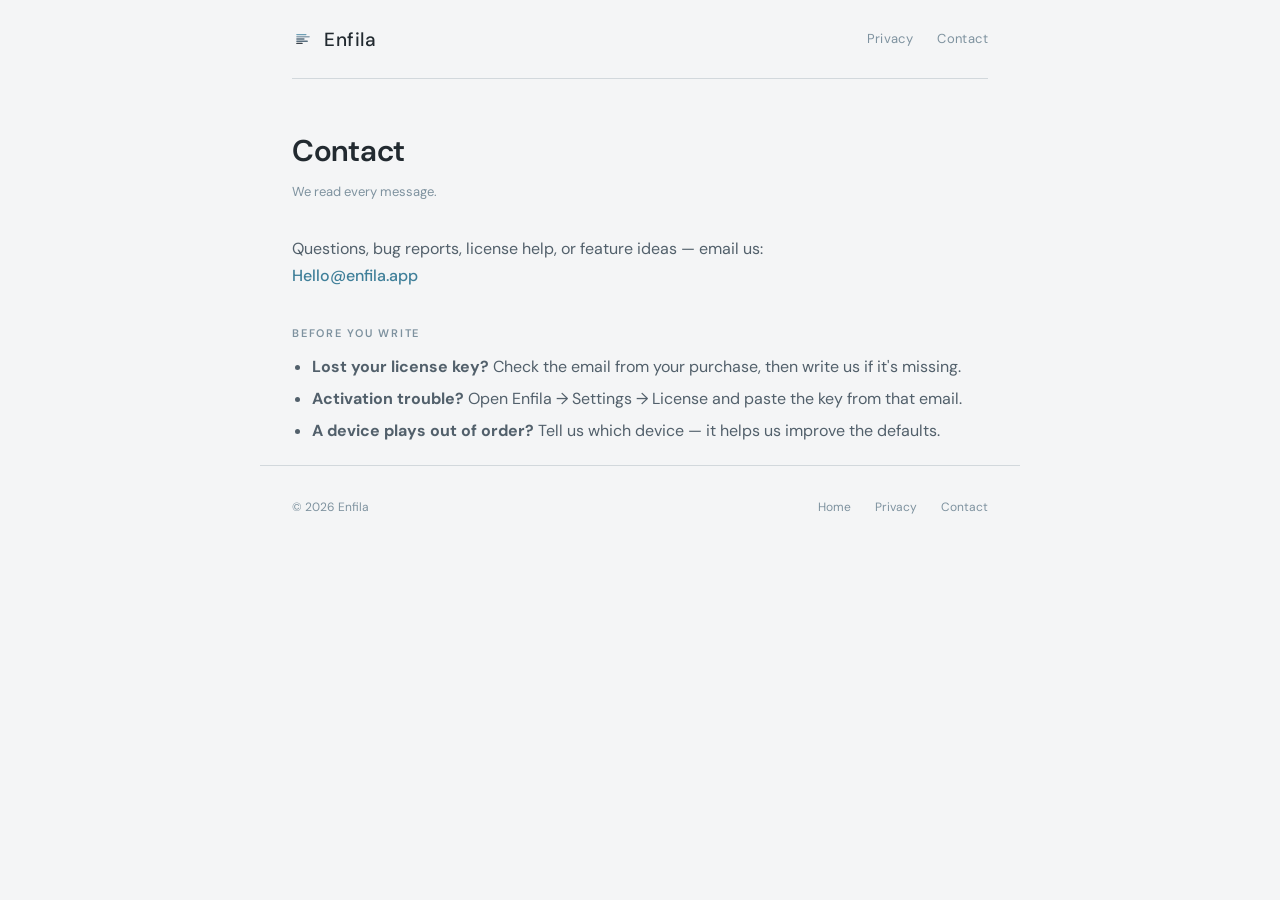
==== contact.html @ 524a1e53 "Real app screenshots, aligned nav/footer, contact page, $9.99" ====
<!DOCTYPE html>
<html lang="en">
<head>
<meta charset="utf-8">
<meta name="viewport" content="width=device-width, initial-scale=1">
<title>Contact — Enfila</title>
<meta name="description" content="Get in touch about Enfila — support, licensing, or anything else.">
<link rel="icon" href="img/mark.svg" type="image/svg+xml">
<link rel="preconnect" href="https://fonts.googleapis.com">
<link rel="preconnect" href="https://fonts.gstatic.com" crossorigin>
<link href="https://fonts.googleapis.com/css2?family=DM+Sans:wght@400;500;600&display=swap" rel="stylesheet">
<link rel="stylesheet" href="css/style.css">
</head>
<body class="narrow">

<nav class="band">
  <a href="index.html" class="nav-wordmark" aria-label="Enfila home">
    <svg width="22" height="22" viewBox="0 0 1024 1024" aria-hidden="true">
      <rect x="194.56" y="275.46" width="482.51" height="63.49" rx="31.74" fill="#6E9FB5"/>
      <rect x="194.56" y="377.86" width="634.88" height="63.49" rx="31.74" fill="#8FA3B1"/>
      <rect x="194.56" y="480.26" width="393.63" height="63.49" rx="31.74" fill="#5A7080"/>
      <rect x="194.56" y="582.66" width="546.00" height="63.49" rx="31.74" fill="#5A7080"/>
      <rect x="194.56" y="685.06" width="304.74" height="63.49" rx="31.74" fill="#3A4149"/>
    </svg>
    <span class="nav-wordmark-text">Enfila</span>
  </a>
  <div class="nav-links">
    <a href="privacy.html">Privacy</a>
    <a href="contact.html">Contact</a>
  </div>
</nav>

<div class="rule band"><hr></div>

<main class="page band">
  <h1>Contact</h1>
  <p class="updated">We read every message.</p>

  <p>Questions, bug reports, license help, or feature ideas — email us:</p>
  <p><a href="mailto:Hello@enfila.app">Hello@enfila.app</a></p>

  <h2>Before you write</h2>
  <ul>
    <li><strong>Lost your license key?</strong> Check the email from your purchase, then write us if it's missing.</li>
    <li><strong>Activation trouble?</strong> Open Enfila → Settings → License and paste the key from that email.</li>
    <li><strong>A device plays out of order?</strong> Tell us which device — it helps us improve the defaults.</li>
  </ul>
</main>

<footer class="band">
  <span class="footer-copy">© 2026 Enfila</span>
  <div class="footer-links">
    <a href="index.html">Home</a>
    <a href="privacy.html">Privacy</a>
    <a href="contact.html">Contact</a>
  </div>
</footer>

</body>
</html>
---- css/style.css ----
/* Enfila — marketing site.
   Light is the base; dark via prefers-color-scheme. No analytics/cookies. */

:root {
  --bg:     #F4F5F6;
  --card:   #FFFFFF;
  --border: #D2D8DC;
  --muted:  #7E929F;
  --stroke: #52606B;
  --text:   #222A30;
  --accent: #3F7F99;
  --accent-hover: #356a80;
  --accent-ink: #FFFFFF;
  --shadow: rgba(40,55,65,0.16);
  --shadow-strong: rgba(40,55,65,0.24);

  --w: 1080px;          /* shared band width — keeps nav/footer/body aligned */
  --pad: 2rem;
}

@media (prefers-color-scheme: dark) {
  :root {
    --bg:     #16191C;
    --card:   #1E2226;
    --border: #3A4149;
    --muted:  #5A7080;
    --stroke: #8FA3B1;
    --text:   #C8D8E2;
    --accent: #6E9FB5;
    --accent-hover: #7fb0c6;
    --accent-ink: #0E1417;
    --shadow: rgba(0,0,0,0.45);
    --shadow-strong: rgba(0,0,0,0.55);
  }
}

/* Narrow pages (privacy, contact): everything aligns to a tighter column. */
body.narrow { --w: 760px; }

*, *::before, *::after { box-sizing: border-box; margin: 0; padding: 0; }

html { font-size: 16px; -webkit-text-size-adjust: 100%; }

body {
  background: var(--bg);
  color: var(--text);
  font-family: "DM Sans", system-ui, -apple-system, "Segoe UI", Roboto, sans-serif;
  line-height: 1.6;
  -webkit-font-smoothing: antialiased;
}

a { color: var(--accent); text-decoration: none; }
a:hover { text-decoration: underline; }

/* Every top-level band shares the same width + padding, so left edges align. */
.band {
  max-width: var(--w);
  margin: 0 auto;
  padding-left: var(--pad);
  padding-right: var(--pad);
}

/* ---- Nav ---- */
nav {
  display: flex;
  align-items: center;
  justify-content: space-between;
  padding-top: 1.75rem;
  padding-bottom: 1.75rem;
}
.nav-wordmark {
  display: flex; align-items: center; gap: 10px;
  color: var(--text);
}
.nav-wordmark:hover { text-decoration: none; }
.nav-wordmark svg { display: block; }
.nav-wordmark-text { font-size: 19px; font-weight: 500; letter-spacing: 0.03em; line-height: 1; }
.nav-links { display: flex; gap: 1.5rem; align-items: baseline; }
.nav-links a { font-size: 13px; color: var(--muted); letter-spacing: 0.03em; }
.nav-links a:hover { color: var(--text); }

/* ---- Hairline ---- */
.rule hr { border: none; border-top: 1px solid var(--border); }

/* ---- Hero ---- */
.hero {
  display: grid;
  grid-template-columns: 1fr 1.02fr;
  gap: 3rem;
  align-items: center;
  padding-top: 3.5rem;
  padding-bottom: 4rem;
}
.app-icon-mark { display: flex; align-items: center; gap: 12px; margin-bottom: 1.4rem; }
.app-icon-mark svg { display: block; }
.app-icon-name { font-size: 17px; font-weight: 600; line-height: 1.1; letter-spacing: 0.01em; }
.app-icon-byline {
  font-size: 10px; font-weight: 500; letter-spacing: 0.12em;
  text-transform: uppercase; color: var(--muted); margin-top: 3px;
}
.hero-audience { font-size: 13px; color: var(--accent); letter-spacing: 0.04em; margin-bottom: 1rem; }
.hero h1 {
  font-size: clamp(28px, 4vw, 42px);
  font-weight: 600; line-height: 1.12; letter-spacing: -0.015em;
  margin-bottom: 1.05rem;
}
.hero-sub {
  font-size: 15.5px; color: var(--stroke); line-height: 1.7;
  margin-bottom: 1.8rem; max-width: 32em;
}

/* ---- Buy / email ---- */
.buy-row { display: flex; align-items: center; gap: 14px; flex-wrap: wrap; margin-bottom: 16px; }
.buy-btn {
  display: inline-block; padding: 12px 24px;
  font-size: 14px; font-weight: 600;
  background: var(--accent); color: var(--accent-ink);
  border: none; border-radius: 8px; cursor: pointer; white-space: nowrap;
  transition: background 0.15s;
}
.buy-btn:hover { background: var(--accent-hover); text-decoration: none; }
.buy-note { font-size: 12px; color: var(--muted); }
.buy-price { font-weight: 600; color: var(--text); }

.email-form { display: flex; gap: 8px; max-width: 400px; margin-bottom: 16px; }
.email-form input[type="email"] {
  flex: 1; min-width: 0; padding: 11px 14px;
  font: inherit; font-size: 14px;
  background: var(--card); border: 1px solid var(--border);
  border-radius: 8px; color: var(--text); outline: none;
  transition: border-color 0.15s;
}
.email-form input[type="email"]::placeholder { color: var(--muted); }
.email-form input[type="email"]:focus { border-color: var(--accent); }
.email-form button {
  padding: 11px 20px; font-size: 13px; font-weight: 600;
  background: var(--accent); color: var(--accent-ink);
  border: none; border-radius: 8px; cursor: pointer; white-space: nowrap;
  transition: background 0.15s;
}
.email-form button:hover { background: var(--accent-hover); }
.form-note { font-size: 11px; color: var(--muted); margin-top: -6px; margin-bottom: 8px; }

/* trust chips */
.trust-row { display: flex; flex-wrap: wrap; gap: 8px 18px; margin-top: 4px; }
.trust-chip { display: inline-flex; align-items: center; gap: 6px; font-size: 12px; font-weight: 500; color: var(--stroke); white-space: nowrap; }
.trust-chip svg { width: 13px; height: 13px; flex: none; color: var(--accent); }

/* ---- Hero graphic (dual screenshot, no border) ---- */
.hero-graphic { position: relative; padding: 7% 0 3%; }
.hero-graphic img { display: block; width: 100%; height: auto; border-radius: 10px; }
.hero-graphic .shot-front { position: relative; z-index: 2; filter: drop-shadow(0 20px 40px var(--shadow)); }
.hero-graphic .shot-back {
  position: absolute; top: -3%; right: -8%; width: 92%; z-index: 1;
  transform: rotate(6deg); transform-origin: bottom left;
  filter: drop-shadow(0 16px 32px var(--shadow-strong));
}

/* ---- Plain text section ---- */
.section { padding-top: 3rem; padding-bottom: 3rem; }
.section-label {
  font-size: 9px; font-weight: 600; letter-spacing: 0.2em; text-transform: uppercase;
  color: var(--muted); margin-bottom: 1.1rem;
  display: flex; align-items: center; gap: 12px;
}
.section-label::after { content: ''; flex: 1; height: 1px; background: var(--border); }
.section-body { max-width: 760px; }
.section-body p { font-size: 16px; color: var(--stroke); line-height: 1.75; }
.section-body p + p { margin-top: 1rem; }

.beats { list-style: none; max-width: 540px; margin-top: 0.25rem; }
.beats li { position: relative; padding: 0 0 0.9rem 36px; color: var(--stroke); font-size: 15.5px; line-height: 1.6; }
.beats li:last-child { padding-bottom: 0; }
.beats { counter-reset: beat; }
.beats li::before {
  counter-increment: beat; content: counter(beat);
  position: absolute; left: 0; top: 1px;
  width: 24px; height: 24px; border: 1px solid var(--border); border-radius: 999px;
  color: var(--accent); font-size: 12px; font-weight: 600; text-align: center; line-height: 23px;
}

/* ---- Feature: text + screenshot, alternating, no border ---- */
.feature {
  display: grid;
  grid-template-columns: 1fr 1.08fr;
  gap: 3rem;
  align-items: center;
  padding-top: 3.25rem;
  padding-bottom: 3.25rem;
}
.feature.reverse .feature-text { order: 2; }
.feature.reverse .feature-shot { order: 1; }
.feature-text h2 { font-size: 22px; font-weight: 600; margin: 0 0 0.7rem; letter-spacing: -0.01em; }
.feature-text p { font-size: 15.5px; color: var(--stroke); line-height: 1.7; max-width: 34em; }
.feature-text p + p { margin-top: 0.8rem; }
.feature-shot img {
  display: block; width: 100%; height: auto;
  border-radius: 12px;
  filter: drop-shadow(0 16px 38px var(--shadow));
}

/* ---- Close ---- */
.close-caption { font-size: 15px; color: var(--stroke); line-height: 1.75; max-width: 480px; margin-bottom: 1.2rem; }

/* ---- Footer ---- */
footer {
  display: flex; justify-content: space-between; align-items: baseline; flex-wrap: wrap; gap: 12px;
  padding-top: 2rem; padding-bottom: 3rem;
  margin-top: 1rem;
  border-top: 1px solid var(--border);
}
.footer-copy { font-size: 12px; color: var(--muted); }
.footer-links { display: flex; gap: 1.5rem; }
.footer-links a { font-size: 12px; color: var(--muted); }
.footer-links a:hover { color: var(--text); }

/* ---- Text pages (privacy, contact) ---- */
.page { padding-top: 3rem; padding-bottom: 1rem; }
.page h1 { font-size: 30px; font-weight: 600; margin-bottom: 6px; letter-spacing: -0.01em; }
.page .updated { color: var(--muted); font-size: 13px; margin-bottom: 2rem; }
.page h2 { font-size: 11px; font-weight: 600; letter-spacing: 0.16em; text-transform: uppercase; color: var(--muted); margin: 2.25rem 0 0.6rem; }
.page p, .page li { color: var(--stroke); font-size: 16px; line-height: 1.7; }
.page ul { padding-left: 20px; margin-top: 0.4rem; }
.page li { margin-bottom: 0.3rem; }
.page a { font-weight: 500; }

/* ---- Responsive ---- */
@media (max-width: 760px) {
  .hero, .feature, .feature.reverse { grid-template-columns: 1fr; gap: 2rem; }
  .feature.reverse .feature-text,
  .feature.reverse .feature-shot { order: 0; }
  .hero { padding-top: 2.5rem; padding-bottom: 2.5rem; }
  .hero-graphic { padding: 0; }
  .hero-graphic .shot-back { position: relative; top: 0; right: 0; width: 100%; transform: none; margin-bottom: 1rem; }
  .email-form { max-width: 100%; }
  footer { flex-direction: column; gap: 1rem; }
}
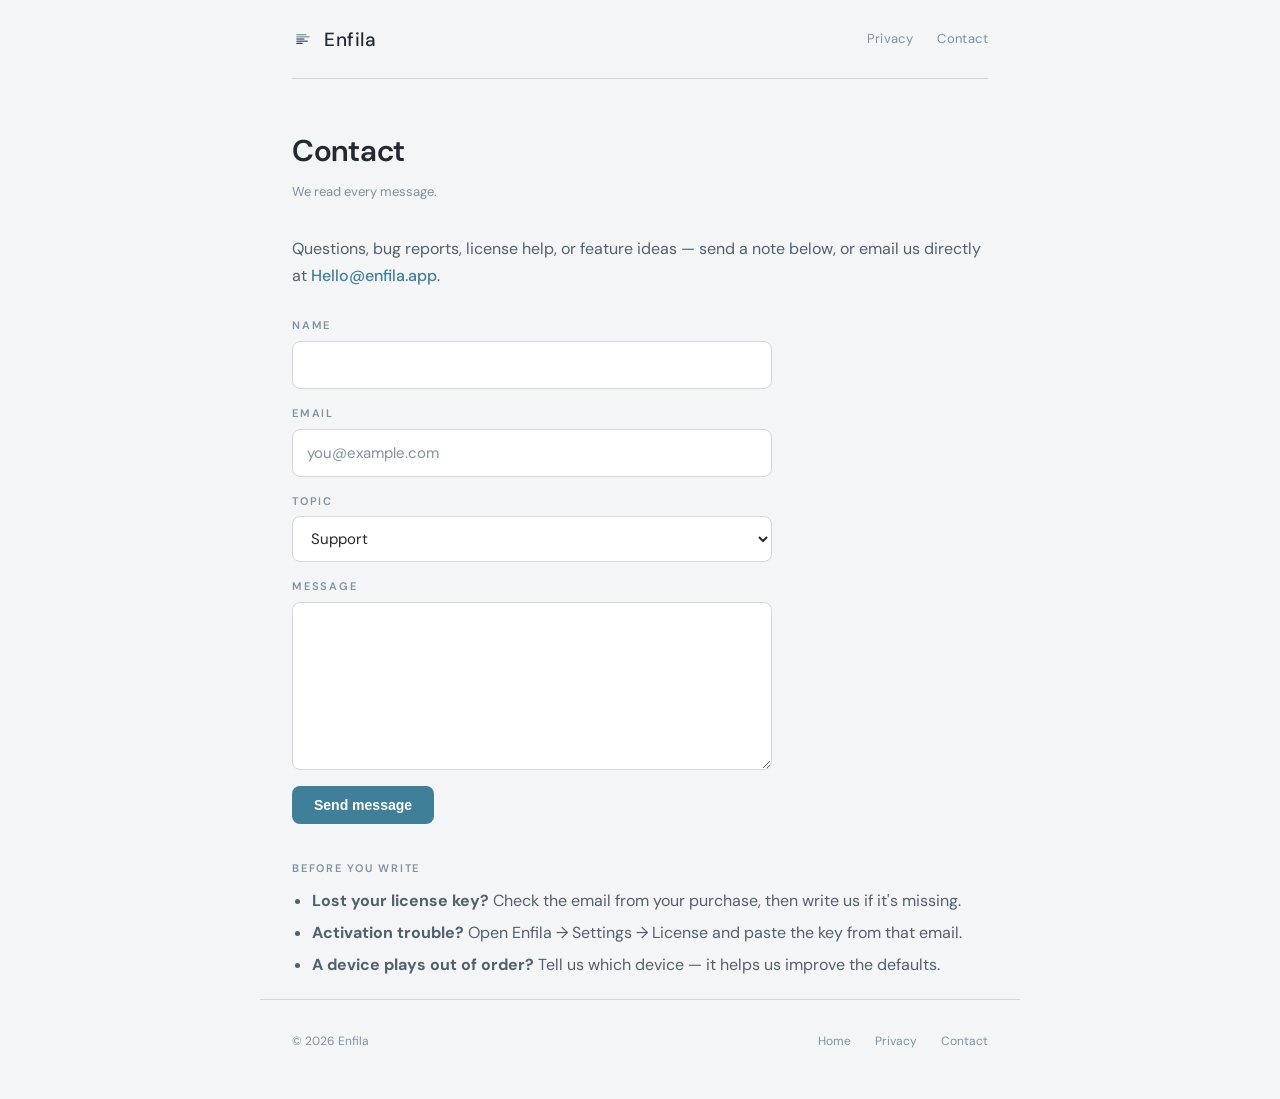
==== commit 1bdcc0af: "Pre-launch site updates - Swap drag screenshot for annotated version - Add real contact form (FormSu" ====
--- a/contact.html
+++ b/contact.html
@@ -36,8 +36,39 @@
   <h1>Contact</h1>
   <p class="updated">We read every message.</p>
 
-  <p>Questions, bug reports, license help, or feature ideas — email us:</p>
-  <p><a href="mailto:Hello@enfila.app">Hello@enfila.app</a></p>
+  <p>Questions, bug reports, license help, or feature ideas — send a note below, or email us directly at <a href="mailto:Hello@enfila.app">Hello@enfila.app</a>.</p>
+
+  <form class="contact-form" action="https://formsubmit.co/Hello@enfila.app" method="POST">
+    <!-- FormSubmit config: disables captcha redirect, sets reply subject. -->
+    <input type="hidden" name="_subject" value="New message from enfila.app">
+    <input type="hidden" name="_template" value="table">
+    <input type="hidden" name="_captcha" value="false">
+    <input type="text" name="_honey" style="display:none">
+
+    <div class="field">
+      <label for="cf-name">Name</label>
+      <input id="cf-name" type="text" name="name" autocomplete="name" required>
+    </div>
+    <div class="field">
+      <label for="cf-email">Email</label>
+      <input id="cf-email" type="email" name="email" autocomplete="email" placeholder="you@example.com" required>
+    </div>
+    <div class="field">
+      <label for="cf-topic">Topic</label>
+      <select id="cf-topic" name="topic">
+        <option>Support</option>
+        <option>License / activation help</option>
+        <option>A device plays out of order</option>
+        <option>Feature idea</option>
+        <option>Something else</option>
+      </select>
+    </div>
+    <div class="field">
+      <label for="cf-message">Message</label>
+      <textarea id="cf-message" name="message" rows="6" required></textarea>
+    </div>
+    <button type="submit">Send message</button>
+  </form>
 
   <h2>Before you write</h2>
   <ul>
--- a/css/style.css
+++ b/css/style.css
@@ -141,6 +141,34 @@
 .email-form button:hover { background: var(--accent-hover); }
 .form-note { font-size: 11px; color: var(--muted); margin-top: -6px; margin-bottom: 8px; }
 
+/* Contact form (multi-field) */
+.contact-form { max-width: 480px; margin-top: 1.75rem; }
+.contact-form .field { display: flex; flex-direction: column; gap: 6px; margin-bottom: 16px; }
+.contact-form label {
+  font-size: 11px; font-weight: 600; letter-spacing: 0.16em;
+  text-transform: uppercase; color: var(--muted);
+}
+.contact-form input,
+.contact-form select,
+.contact-form textarea {
+  width: 100%; padding: 11px 14px; font: inherit; font-size: 15px;
+  background: var(--card); border: 1px solid var(--border);
+  border-radius: 8px; color: var(--text); outline: none;
+  transition: border-color 0.15s;
+}
+.contact-form textarea { resize: vertical; line-height: 1.6; }
+.contact-form input::placeholder { color: var(--muted); }
+.contact-form input:focus,
+.contact-form select:focus,
+.contact-form textarea:focus { border-color: var(--accent); }
+.contact-form button {
+  padding: 11px 22px; font-size: 14px; font-weight: 600;
+  background: var(--accent); color: var(--accent-ink);
+  border: none; border-radius: 8px; cursor: pointer;
+  transition: background 0.15s;
+}
+.contact-form button:hover { background: var(--accent-hover); }
+
 /* trust chips */
 .trust-row { display: flex; flex-wrap: wrap; gap: 8px 18px; margin-top: 4px; }
 .trust-chip { display: inline-flex; align-items: center; gap: 6px; font-size: 12px; font-weight: 500; color: var(--stroke); white-space: nowrap; }
